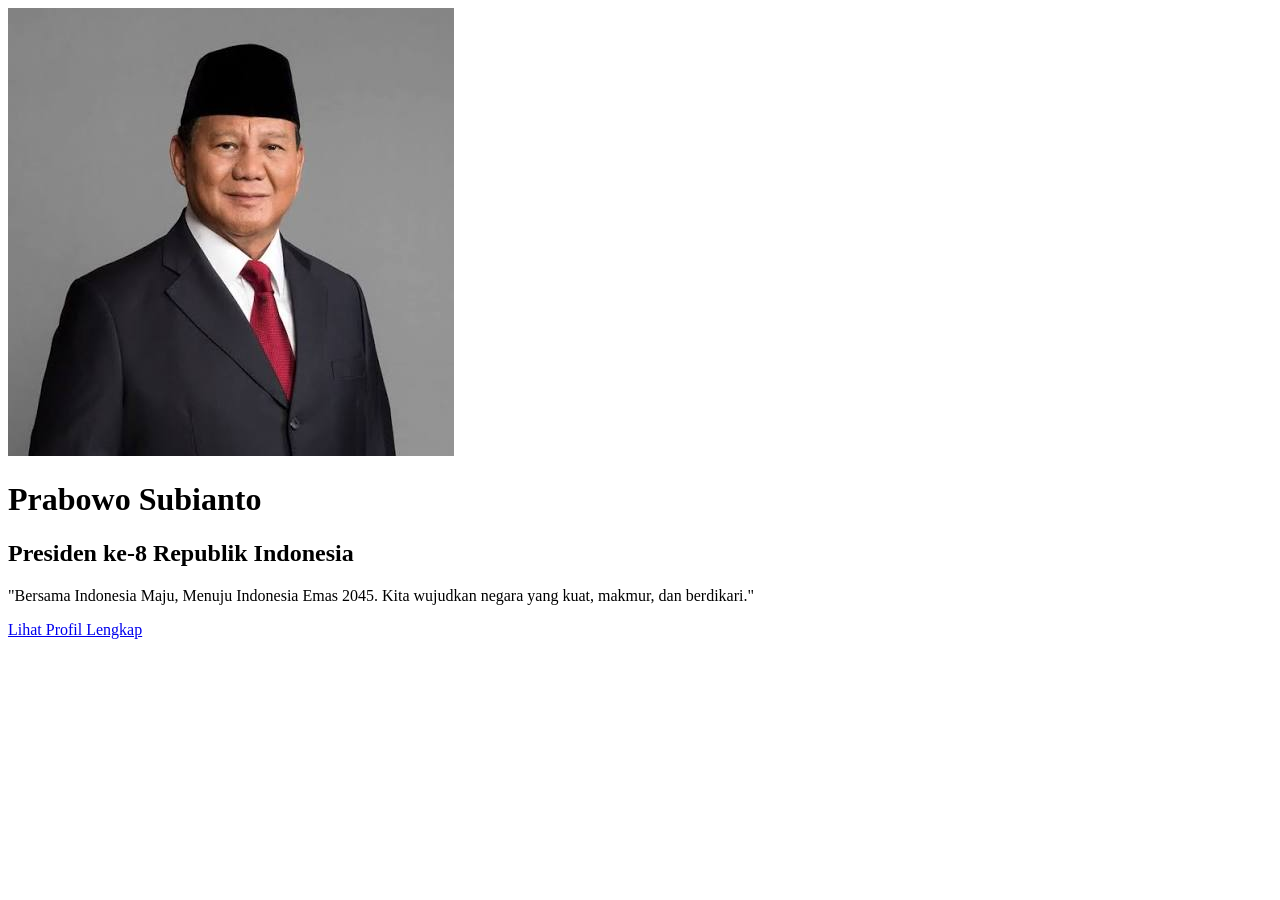
==== index.html @ 0a9ce8e0 "Add files via upload" ====
<!DOCTYPE html>
<html lang="id">

<head>
    <meta charset="UTF-8">
    <meta name="viewport" content="width=device-width, initial-scale=1.0">
    <title>Prabowo Subianto | Portfolio</title>
    <link rel="stylesheet" href="style.css">
</head>

<body>
    <div class="container hero">
        <img src="ASSET/images.jpg" alt="Prabowo Subianto">

        <h1>Prabowo Subianto</h1>
        <h2>Presiden ke-8 Republik Indonesia</h2>

        <p>"Bersama Indonesia Maju, Menuju Indonesia Emas 2045. Kita wujudkan negara yang kuat, makmur, dan berdikari."
        </p>

        <a href="cv.html" class="btn">Lihat Profil Lengkap</a>
    </div>
</body>

</html>
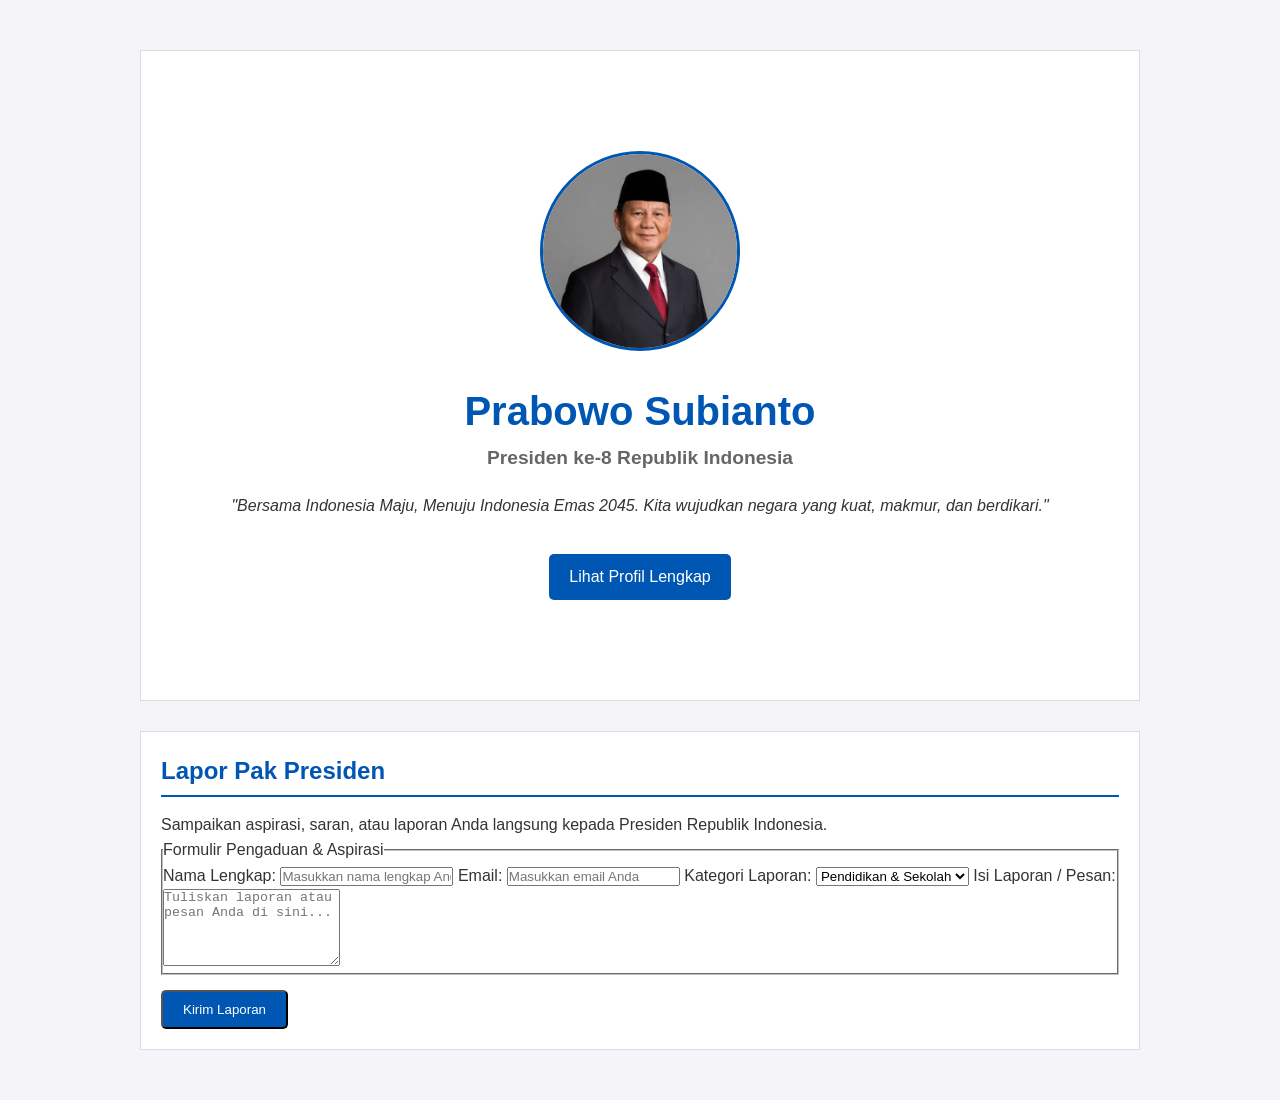
==== commit 265f2cf5: "Add files via upload" ====
--- a/index.html
+++ b/index.html
@@ -20,6 +20,40 @@
 
         <a href="cv.html" class="btn">Lihat Profil Lengkap</a>
     </div>
+
+    <div class="container content" style="margin-top: 30px; margin-bottom: 50px;">
+        <section>
+            <h2>Lapor Pak Presiden</h2>
+            <p>Sampaikan aspirasi, saran, atau laporan Anda langsung kepada Presiden Republik Indonesia.</p>
+
+            <form action="#" method="POST">
+                <fieldset>
+                    <legend>Formulir Pengaduan & Aspirasi</legend>
+
+                    <label for="nama">Nama Lengkap:</label>
+                    <input type="text" id="nama" name="nama" placeholder="Masukkan nama lengkap Anda" required>
+
+                    <label for="email">Email:</label>
+                    <input type="email" id="email" name="email" placeholder="Masukkan email Anda" required>
+
+                    <label for="kategori">Kategori Laporan:</label>
+                    <select id="kategori" name="kategori">
+                        <option value="Pendidikan & Sekolah">Pendidikan & Sekolah</option>
+                        <option value="Infrastruktur & Jalan">Infrastruktur & Jalan</option>
+                        <option value="Pelayanan Publik">Pelayanan Publik</option>
+                        <option value="Kesehatan">Kesehatan</option>
+                        <option value="Bantuan Sosial">Bantuan Sosial</option>
+                    </select>
+
+                    <label for="pesan">Isi Laporan / Pesan:</label>
+                    <textarea id="pesan" name="pesan" rows="5" placeholder="Tuliskan laporan atau pesan Anda di sini..."
+                        required></textarea>
+                </fieldset>
+
+                <button type="submit" class="btn">Kirim Laporan</button>
+            </form>
+        </section>
+    </div>
 </body>
 
 </html>
--- a/style.css
+++ b/style.css
@@ -0,0 +1,285 @@
+* {
+    margin: 0;
+    padding: 0;
+    box-sizing: border-box;
+}
+
+html {
+    scroll-behavior: smooth;
+}
+
+body {
+    font-family: Arial, sans-serif;
+    background-color: #f4f4f9;
+    color: #333333;
+    line-height: 1.6;
+}
+
+a {
+    text-decoration: none;
+    color: #0056b3;
+}
+
+a:hover {
+    text-decoration: underline;
+}
+
+.container {
+    width: 90%;
+    max-width: 1000px;
+    margin: 0 auto;
+}
+
+.btn {
+    display: inline-block;
+    padding: 10px 20px;
+    background-color: #0056b3;
+    color: white;
+    border-radius: 5px;
+    margin-top: 15px;
+}
+
+.btn:hover {
+    background-color: #003d82;
+    color: white;
+}
+
+
+.hero {
+    text-align: center;
+    padding: 100px 20px;
+    background-color: white;
+    border: 1px solid #dddddd;
+    margin-top: 50px;
+}
+
+.hero img {
+    width: 200px;
+    height: 200px;
+    border-radius: 50%;
+    object-fit: cover;
+    border: 3px solid #0056b3;
+    margin-bottom: 20px;
+    transition: transform 0.3s ease, border-color 0.3s ease;
+}
+
+.hero img:hover {
+    transform: scale(1.08);
+    border-color: #003d82;
+}
+
+.hero h1 {
+    font-size: 2.5rem;
+    color: #0056b3;
+}
+
+.hero h2 {
+    font-size: 1.2rem;
+    color: #666666;
+    margin-bottom: 20px;
+}
+
+.hero p {
+    font-style: italic;
+    margin-bottom: 20px;
+}
+
+
+.navbar {
+    background-color: #0056b3;
+    padding: 15px 0;
+    position: sticky;
+    top: 0;
+}
+
+.navbar .flex {
+    display: flex;
+    justify-content: space-between;
+    align-items: center;
+}
+
+.navbar h2 {
+    color: white;
+}
+
+.navbar nav a {
+    color: white;
+    margin-left: 20px;
+}
+
+.navbar nav a:hover {
+    text-decoration: underline;
+}
+
+
+.grid-layout {
+    display: grid;
+    grid-template-columns: 1fr 2fr;
+    gap: 20px;
+    margin-top: 30px;
+    margin-bottom: 50px;
+}
+
+
+.sidebar {
+    background-color: white;
+    padding: 20px;
+    border: 1px solid #dddddd;
+    text-align: center;
+}
+
+.sidebar img {
+    width: 150px;
+    height: 150px;
+    border-radius: 50%;
+    object-fit: cover;
+    margin-bottom: 15px;
+    transition: transform 0.3s ease, border-color 0.3s ease;
+    border: 3px solid #0056b3;
+}
+
+.sidebar img:hover {
+    transform: scale(1.08);
+    border-color: #003d82;
+}
+
+.sidebar h2 {
+    color: #0056b3;
+}
+
+.sidebar p {
+    margin-bottom: 15px;
+    font-size: 0.9rem;
+}
+
+.sidebar ul {
+    list-style-type: none;
+    text-align: left;
+    margin-top: 20px;
+    border-top: 1px solid #dddddd;
+    padding-top: 20px;
+}
+
+.sidebar ul li {
+    margin-bottom: 10px;
+    font-size: 0.9rem;
+}
+
+
+.content section {
+    background-color: white;
+    padding: 20px;
+    border: 1px solid #dddddd;
+    margin-bottom: 20px;
+}
+
+.content h2 {
+    color: #0056b3;
+    border-bottom: 2px solid #0056b3;
+    padding-bottom: 5px;
+    margin-bottom: 15px;
+}
+
+.card {
+    border: 1px solid #dddddd;
+    padding: 15px;
+    margin-bottom: 15px;
+    background-color: #f9f9f9;
+}
+
+.card:hover {
+    background-color: #e6f0fa;
+}
+
+.card h3 {
+    color: #333333;
+    margin-bottom: 5px;
+}
+
+.card span {
+    color: #0056b3;
+    font-weight: bold;
+    font-size: 0.9rem;
+    display: block;
+    margin-bottom: 10px;
+}
+
+.proyek-grid {
+    display: grid;
+    grid-template-columns: repeat(3, 1fr);
+    gap: 20px;
+    margin-top: 15px;
+}
+
+.proyek-card {
+    border: 1px solid #dddddd;
+    background-color: white;
+}
+
+.proyek-card h3 {
+    padding: 10px 15px 5px;
+    font-size: 1rem;
+    color: #333333;
+}
+
+.proyek-card p {
+    padding: 0 15px 15px;
+    color: #0056b3;
+    font-size: 0.9rem;
+}
+
+.proyek-img-wrap {
+    position: relative;
+    overflow: hidden;
+}
+
+.proyek-img-wrap img {
+    width: 100%;
+    height: 180px;
+    object-fit: cover;
+    display: block;
+    transition: opacity 0.3s ease;
+}
+
+.proyek-overlay {
+    position: absolute;
+    top: 0;
+    left: 0;
+    width: 100%;
+    height: 100%;
+    background-color: rgba(0, 86, 179, 0.6);
+    display: flex;
+    justify-content: center;
+    align-items: center;
+    opacity: 0;
+    transition: opacity 0.3s ease;
+}
+
+.proyek-overlay span {
+    color: white;
+    background-color: #0056b3;
+    padding: 8px 20px;
+    border-radius: 5px;
+    font-weight: bold;
+    font-size: 1rem;
+}
+
+.proyek-img-wrap:hover .proyek-overlay {
+    opacity: 1;
+}
+
+
+@media (max-width: 768px) {
+    .grid-layout {
+        grid-template-columns: 1fr;
+    }
+
+    .navbar .flex {
+        flex-direction: column;
+        gap: 10px;
+    }
+
+    .proyek-grid {
+        grid-template-columns: 1fr;
+    }
+}
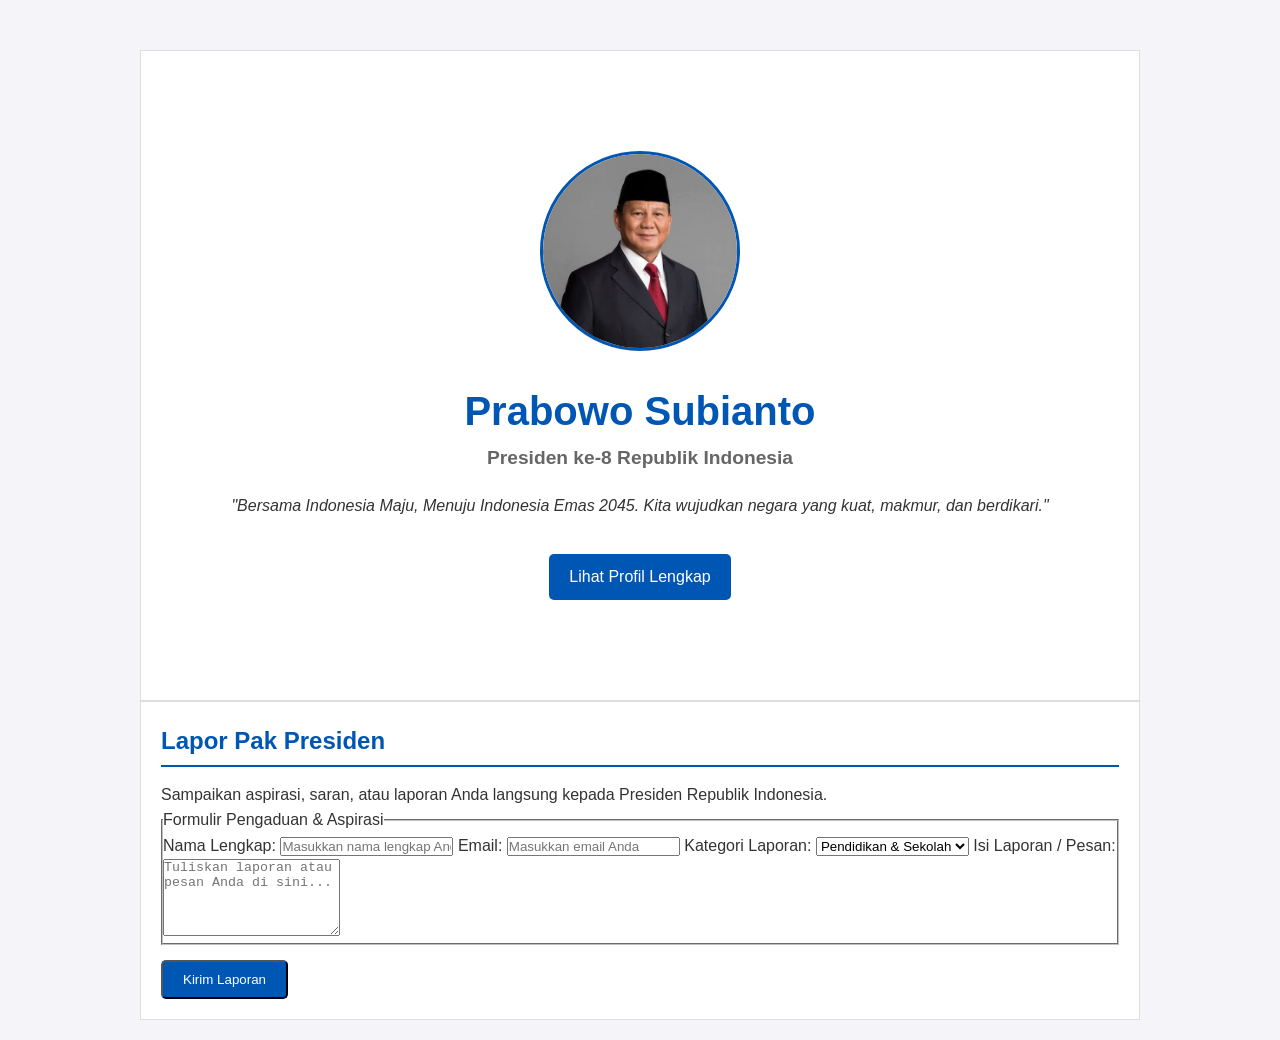
==== commit c4016714: "Add files via upload" ====
--- a/index.html
+++ b/index.html
@@ -21,7 +21,7 @@
         <a href="cv.html" class="btn">Lihat Profil Lengkap</a>
     </div>
 
-    <div class="container content" style="margin-top: 30px; margin-bottom: 50px;">
+    <div class="container content">
         <section>
             <h2>Lapor Pak Presiden</h2>
             <p>Sampaikan aspirasi, saran, atau laporan Anda langsung kepada Presiden Republik Indonesia.</p>
